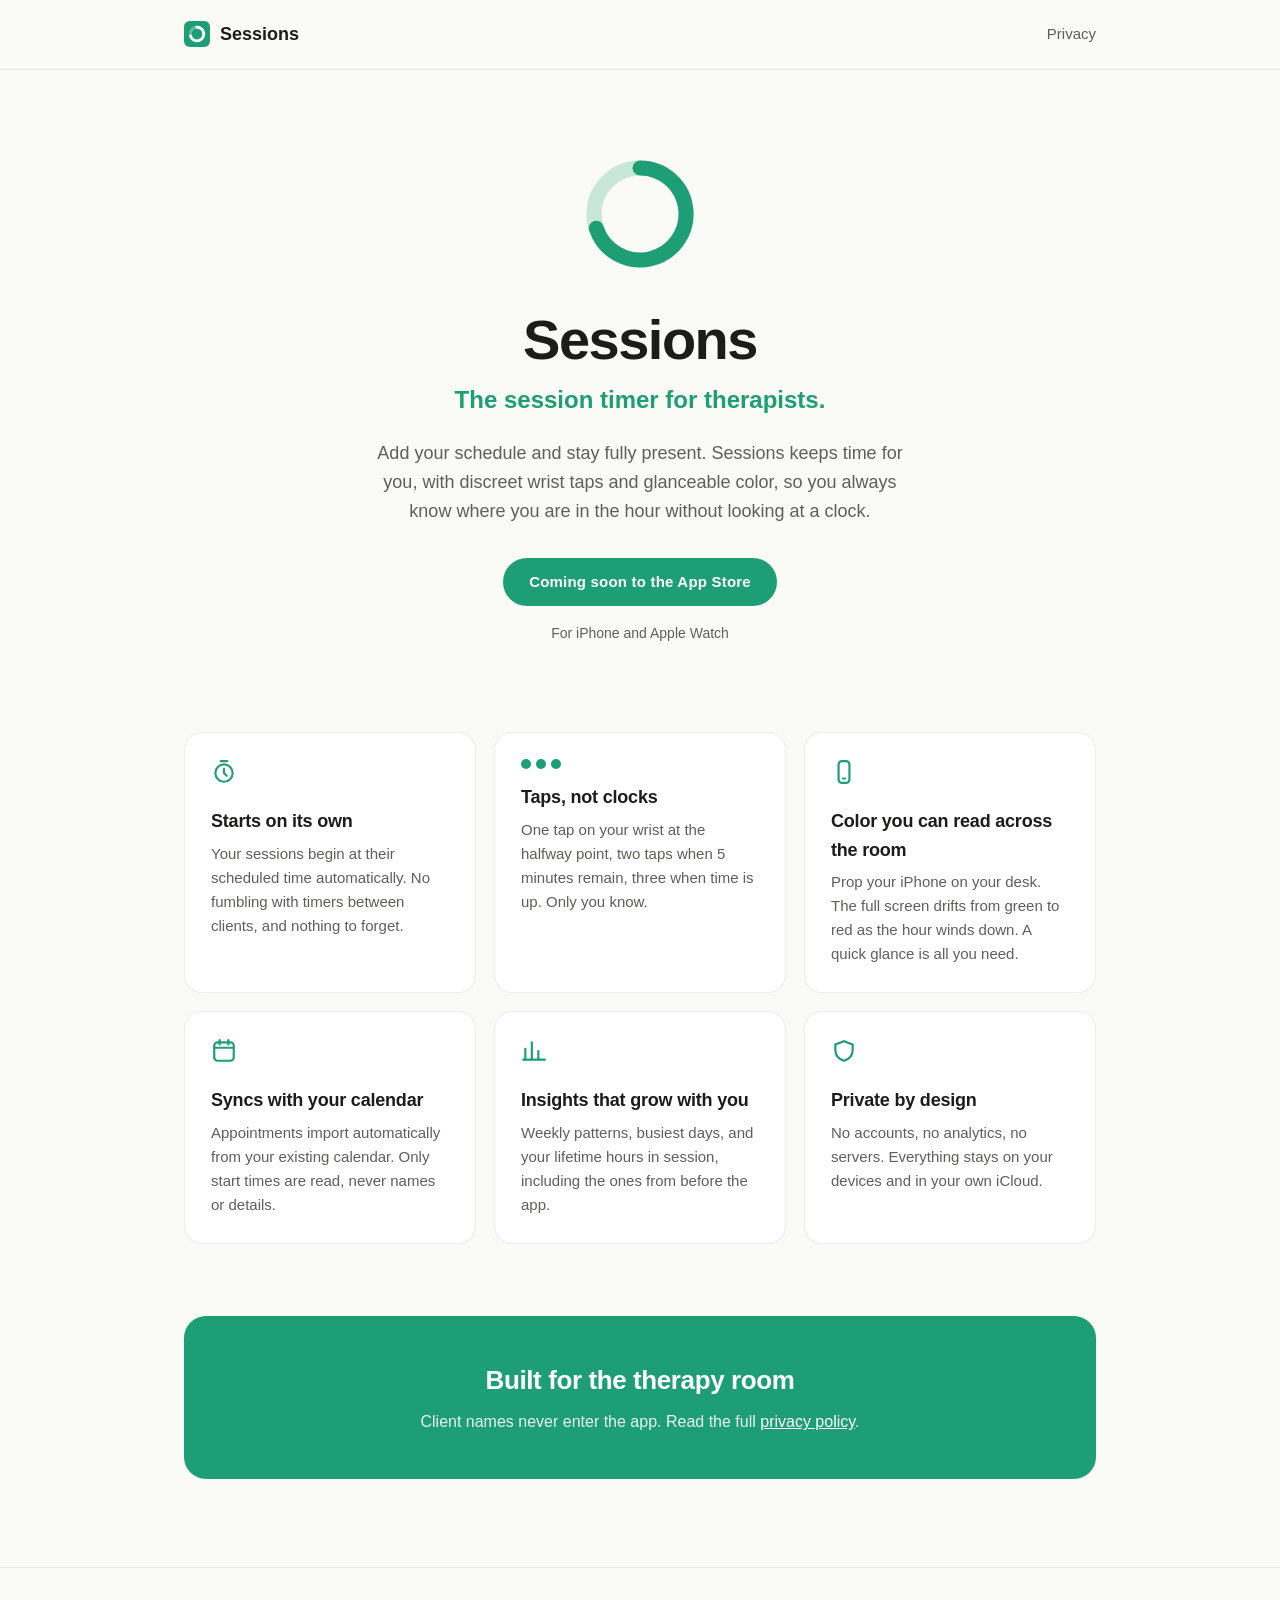
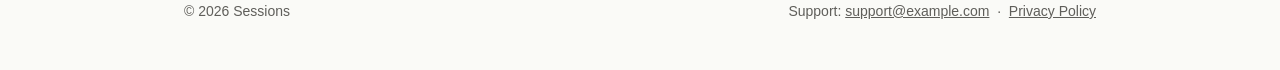
==== index.html @ 0ab7b437 "Sessions website: landing page and privacy policy Co-Authored-By: Claude Fable 5 <noreply@anthropic." ====
<!DOCTYPE html>
<html lang="en">
<head>
  <meta charset="UTF-8">
  <meta name="viewport" content="width=device-width, initial-scale=1.0">
  <title>Sessions: Therapist Timer</title>
  <meta name="description" content="The session timer for therapists. Discreet wrist taps and glanceable color keep you on time and fully present, without ever looking at a clock.">
  <link rel="stylesheet" href="styles.css">
  <link rel="icon" href="data:image/svg+xml,%3Csvg xmlns='http://www.w3.org/2000/svg' viewBox='0 0 100 100'%3E%3Crect width='100' height='100' rx='22' fill='%231d9e75'/%3E%3Ccircle cx='50' cy='50' r='26' fill='none' stroke='%23ffffff' stroke-opacity='0.3' stroke-width='11'/%3E%3Cpath d='M 50 24 A 26 26 0 1 1 25.3 58' fill='none' stroke='%23ffffff' stroke-width='11' stroke-linecap='round'/%3E%3C/svg%3E">
</head>
<body>
  <header>
    <div class="wrap nav">
      <a class="brand" href="index.html">
        <svg width="26" height="26" viewBox="0 0 100 100" aria-hidden="true">
          <rect width="100" height="100" rx="22" fill="#1d9e75"/>
          <circle cx="50" cy="50" r="26" fill="none" stroke="#ffffff" stroke-opacity="0.3" stroke-width="11"/>
          <path d="M 50 24 A 26 26 0 1 1 25.3 58" fill="none" stroke="#ffffff" stroke-width="11" stroke-linecap="round"/>
        </svg>
        Sessions
      </a>
      <a class="link" href="privacy.html">Privacy</a>
    </div>
  </header>

  <main class="wrap">
    <section class="hero">
      <div class="ring">
        <svg width="120" height="120" viewBox="0 0 120 120" aria-hidden="true">
          <circle cx="60" cy="60" r="46" fill="none" stroke="#1d9e75" stroke-opacity="0.22" stroke-width="15"/>
          <path d="M 60 14 A 46 46 0 1 1 16.3 74.2" fill="none" stroke="#1d9e75" stroke-width="15" stroke-linecap="round"/>
        </svg>
      </div>
      <h1>Sessions</h1>
      <p class="tagline">The session timer for therapists.</p>
      <p class="sub">Add your schedule and stay fully present. Sessions keeps time for you, with discreet wrist taps and glanceable color, so you always know where you are in the hour without looking at a clock.</p>
      <div class="badge">Coming soon to the App&nbsp;Store</div>
      <p class="platforms">For iPhone and Apple&nbsp;Watch</p>
    </section>

    <section class="features">
      <div class="feature">
        <div class="icon">
          <svg width="26" height="26" viewBox="0 0 24 24" fill="none" stroke="currentColor" stroke-width="2" stroke-linecap="round" aria-hidden="true">
            <circle cx="12" cy="13" r="8"/><path d="M12 9v4l2.5 2.5"/><path d="M9 2h6"/>
          </svg>
        </div>
        <h3>Starts on its own</h3>
        <p>Your sessions begin at their scheduled time automatically. No fumbling with timers between clients, and nothing to forget.</p>
      </div>

      <div class="feature">
        <div class="dots" aria-hidden="true">
          <span></span><span></span><span></span>
        </div>
        <h3>Taps, not clocks</h3>
        <p>One tap on your wrist at the halfway point, two taps when 5 minutes remain, three when time is up. Only you know.</p>
      </div>

      <div class="feature">
        <div class="icon">
          <svg width="26" height="26" viewBox="0 0 24 24" fill="none" stroke="currentColor" stroke-width="2" stroke-linecap="round" aria-hidden="true">
            <rect x="7" y="2" width="10" height="20" rx="3"/><path d="M11 18h2"/>
          </svg>
        </div>
        <h3>Color you can read across the room</h3>
        <p>Prop your iPhone on your desk. The full screen drifts from green to red as the hour winds down. A quick glance is all you need.</p>
      </div>

      <div class="feature">
        <div class="icon">
          <svg width="26" height="26" viewBox="0 0 24 24" fill="none" stroke="currentColor" stroke-width="2" stroke-linecap="round" aria-hidden="true">
            <rect x="3" y="4" width="18" height="17" rx="3"/><path d="M3 9h18"/><path d="M8 2v4"/><path d="M16 2v4"/>
          </svg>
        </div>
        <h3>Syncs with your calendar</h3>
        <p>Appointments import automatically from your existing calendar. Only start times are read, never names or details.</p>
      </div>

      <div class="feature">
        <div class="icon">
          <svg width="26" height="26" viewBox="0 0 24 24" fill="none" stroke="currentColor" stroke-width="2" stroke-linecap="round" aria-hidden="true">
            <path d="M4 20V10"/><path d="M10 20V4"/><path d="M16 20v-8"/><path d="M22 20H2"/>
          </svg>
        </div>
        <h3>Insights that grow with you</h3>
        <p>Weekly patterns, busiest days, and your lifetime hours in session, including the ones from before the app.</p>
      </div>

      <div class="feature">
        <div class="icon">
          <svg width="26" height="26" viewBox="0 0 24 24" fill="none" stroke="currentColor" stroke-width="2" stroke-linecap="round" aria-hidden="true">
            <path d="M12 3l8 3v5c0 5-3.5 8.5-8 10-4.5-1.5-8-5-8-10V6z"/>
          </svg>
        </div>
        <h3>Private by design</h3>
        <p>No accounts, no analytics, no servers. Everything stays on your devices and in your own iCloud.</p>
      </div>
    </section>

    <section class="strip">
      <h2>Built for the therapy room</h2>
      <p>Client names never enter the app. Read the full <a href="privacy.html">privacy policy</a>.</p>
    </section>
  </main>

  <footer>
    <div class="wrap cols">
      <span>© 2026 Sessions</span>
      <span>
        <!-- TODO: replace with real support address before submission -->
        Support: <a href="mailto:support@example.com">support@example.com</a>
        &nbsp;·&nbsp;
        <a href="privacy.html">Privacy Policy</a>
      </span>
    </div>
  </footer>
</body>
</html>
---- styles.css ----
:root {
  --sage: #1d9e75;
  --sage-deep: #0f6e56;
  --ink: #1c1c1a;
  --ink-soft: #5f5e5a;
  --bg: #fafaf7;
  --card: #ffffff;
  --line: rgba(28, 28, 26, 0.08);
}

@media (prefers-color-scheme: dark) {
  :root {
    --sage: #5dcaa5;
    --sage-deep: #9fe1cb;
    --ink: #f1efe8;
    --ink-soft: #b4b2a9;
    --bg: #101413;
    --card: #1a211e;
    --line: rgba(241, 239, 232, 0.1);
  }
}

* {
  margin: 0;
  padding: 0;
  box-sizing: border-box;
}

body {
  font-family: -apple-system, BlinkMacSystemFont, "SF Pro Text", "Segoe UI", Roboto, sans-serif;
  background: var(--bg);
  color: var(--ink);
  line-height: 1.6;
  -webkit-font-smoothing: antialiased;
}

.wrap {
  max-width: 960px;
  margin: 0 auto;
  padding: 0 24px;
}

/* Header */
header {
  padding: 20px 0;
  border-bottom: 1px solid var(--line);
}

.nav {
  display: flex;
  align-items: center;
  justify-content: space-between;
}

.brand {
  display: flex;
  align-items: center;
  gap: 10px;
  text-decoration: none;
  color: var(--ink);
  font-weight: 600;
  font-size: 18px;
}

.nav a.link {
  color: var(--ink-soft);
  text-decoration: none;
  font-size: 15px;
}

.nav a.link:hover {
  color: var(--sage);
}

/* Hero */
.hero {
  text-align: center;
  padding: 84px 0 64px;
}

.hero .ring {
  margin-bottom: 28px;
}

.hero h1 {
  font-size: 56px;
  letter-spacing: -1.5px;
  line-height: 1.1;
  font-weight: 700;
}

.hero .tagline {
  font-size: 24px;
  color: var(--sage);
  font-weight: 600;
  margin-top: 10px;
}

.hero .sub {
  max-width: 560px;
  margin: 20px auto 0;
  font-size: 18px;
  color: var(--ink-soft);
}

.badge {
  display: inline-block;
  margin-top: 32px;
  padding: 12px 26px;
  border-radius: 999px;
  background: var(--sage);
  color: #ffffff;
  font-weight: 600;
  font-size: 15px;
  letter-spacing: 0.2px;
}

.platforms {
  margin-top: 16px;
  font-size: 14px;
  color: var(--ink-soft);
}

/* Features */
.features {
  display: grid;
  grid-template-columns: repeat(auto-fit, minmax(270px, 1fr));
  gap: 18px;
  padding: 24px 0 72px;
}

.feature {
  background: var(--card);
  border: 1px solid var(--line);
  border-radius: 18px;
  padding: 26px;
}

.feature .dots {
  display: flex;
  gap: 5px;
  margin-bottom: 14px;
}

.feature .dots span {
  width: 10px;
  height: 10px;
  border-radius: 50%;
  background: var(--sage);
  display: inline-block;
}

.feature .icon {
  margin-bottom: 14px;
  color: var(--sage);
}

.feature h3 {
  font-size: 18px;
  font-weight: 650;
  margin-bottom: 6px;
  letter-spacing: -0.2px;
}

.feature p {
  font-size: 15px;
  color: var(--ink-soft);
}

/* Privacy strip */
.strip {
  background: var(--sage);
  border-radius: 22px;
  text-align: center;
  padding: 44px 28px;
  margin-bottom: 88px;
}

.strip h2 {
  color: #ffffff;
  font-size: 26px;
  letter-spacing: -0.4px;
}

.strip p {
  color: rgba(255, 255, 255, 0.9);
  margin-top: 8px;
  font-size: 16px;
}

.strip a {
  color: #ffffff;
}

/* Article (privacy page) */
article {
  max-width: 680px;
  margin: 0 auto;
  padding: 56px 0 80px;
}

article h1 {
  font-size: 36px;
  letter-spacing: -0.8px;
  margin-bottom: 6px;
}

article .updated {
  color: var(--ink-soft);
  font-size: 14px;
  margin-bottom: 36px;
}

article h2 {
  font-size: 21px;
  letter-spacing: -0.3px;
  margin: 34px 0 10px;
}

article p,
article li {
  color: var(--ink-soft);
  font-size: 16px;
}

article ul {
  padding-left: 22px;
  margin-top: 8px;
}

article strong {
  color: var(--ink);
}

/* Footer */
footer {
  border-top: 1px solid var(--line);
  padding: 32px 0 48px;
  font-size: 14px;
  color: var(--ink-soft);
}

footer .cols {
  display: flex;
  justify-content: space-between;
  flex-wrap: wrap;
  gap: 12px;
}

footer a {
  color: var(--ink-soft);
}

footer a:hover {
  color: var(--sage);
}

@media (max-width: 600px) {
  .hero {
    padding: 56px 0 44px;
  }
  .hero h1 {
    font-size: 42px;
  }
  .hero .tagline {
    font-size: 20px;
  }
}
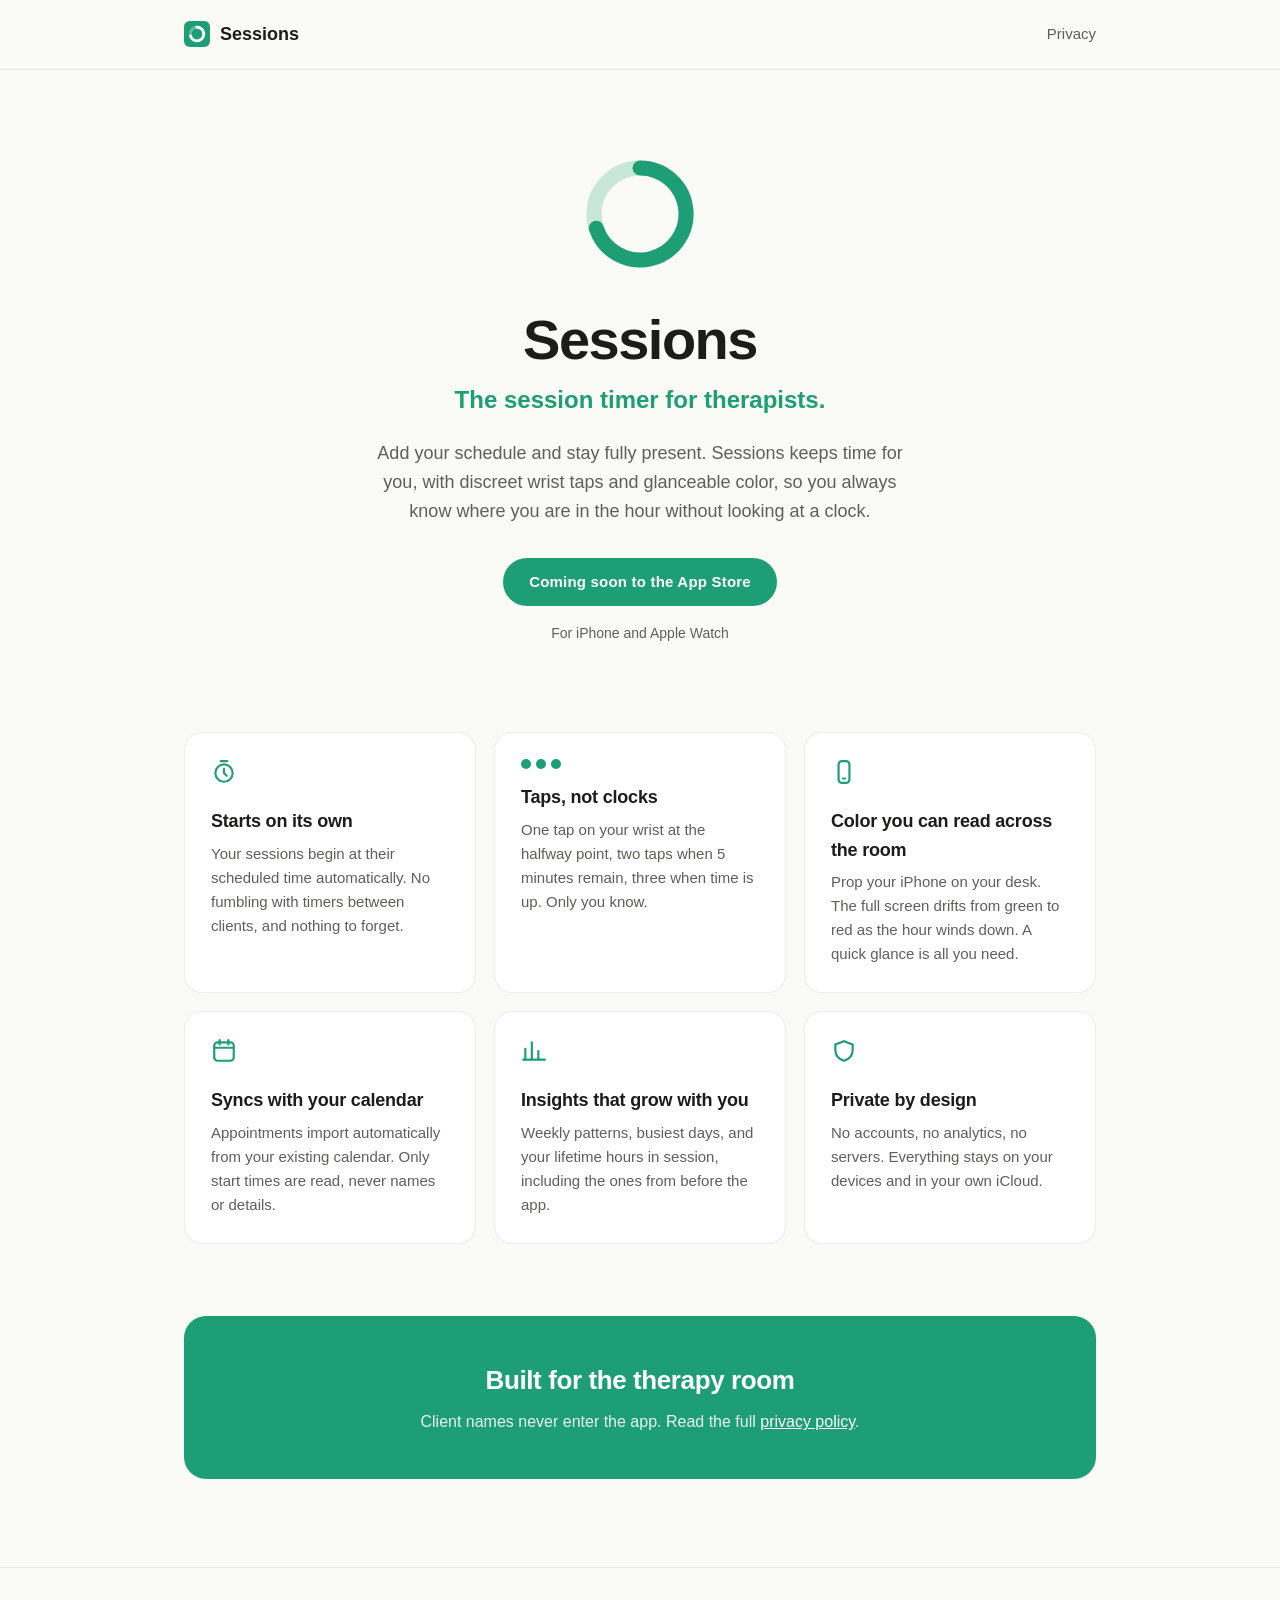
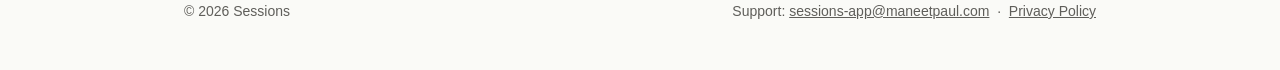
==== commit fab316e3: "Real support email, exclude site from search indexing Co-Authored-By: Claude Fable 5 <noreply@anthro" ====
--- a/index.html
+++ b/index.html
@@ -5,6 +5,7 @@
   <meta name="viewport" content="width=device-width, initial-scale=1.0">
   <title>Sessions: Therapist Timer</title>
   <meta name="description" content="The session timer for therapists. Discreet wrist taps and glanceable color keep you on time and fully present, without ever looking at a clock.">
+  <meta name="robots" content="noindex, nofollow">
   <link rel="stylesheet" href="styles.css">
   <link rel="icon" href="data:image/svg+xml,%3Csvg xmlns='http://www.w3.org/2000/svg' viewBox='0 0 100 100'%3E%3Crect width='100' height='100' rx='22' fill='%231d9e75'/%3E%3Ccircle cx='50' cy='50' r='26' fill='none' stroke='%23ffffff' stroke-opacity='0.3' stroke-width='11'/%3E%3Cpath d='M 50 24 A 26 26 0 1 1 25.3 58' fill='none' stroke='%23ffffff' stroke-width='11' stroke-linecap='round'/%3E%3C/svg%3E">
 </head>
@@ -108,8 +109,7 @@
     <div class="wrap cols">
       <span>© 2026 Sessions</span>
       <span>
-        <!-- TODO: replace with real support address before submission -->
-        Support: <a href="mailto:support@example.com">support@example.com</a>
+          Support: <a href="mailto:sessions-app@maneetpaul.com">sessions-app@maneetpaul.com</a>
         &nbsp;·&nbsp;
         <a href="privacy.html">Privacy Policy</a>
       </span>
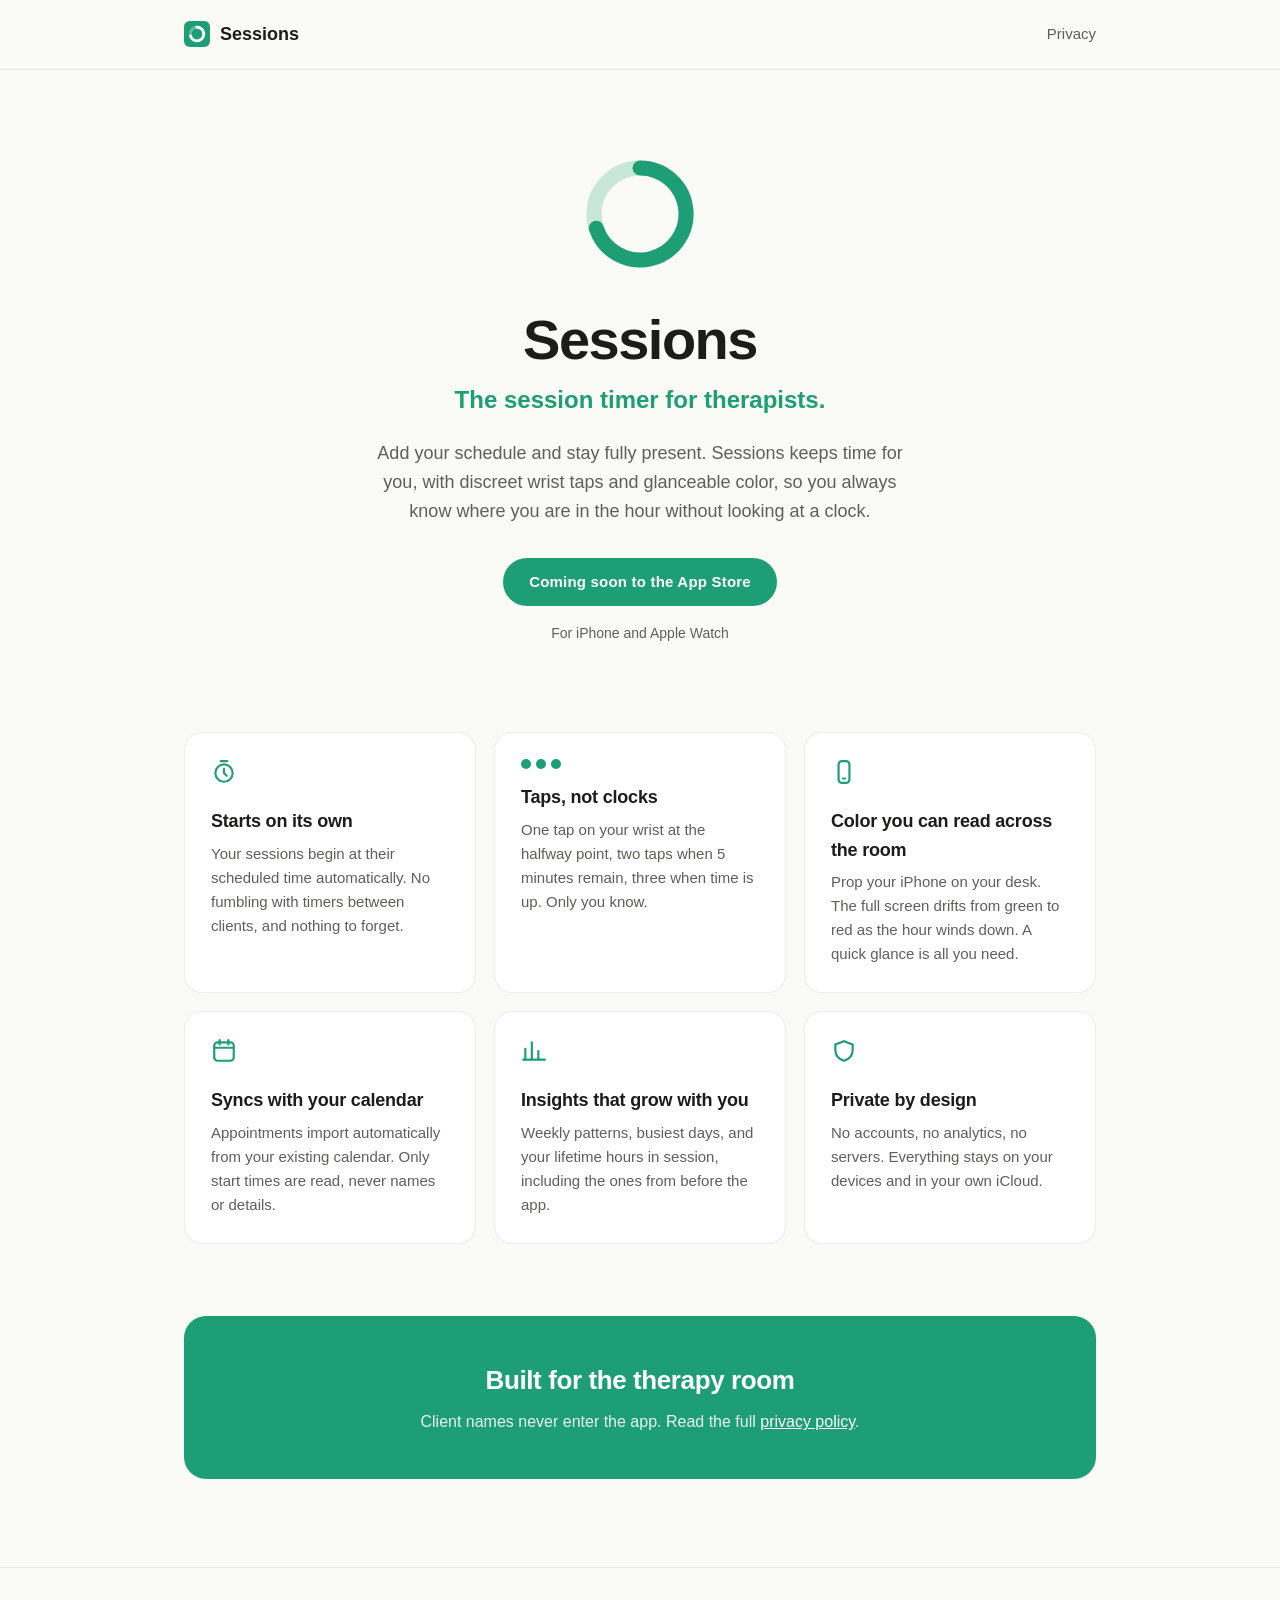
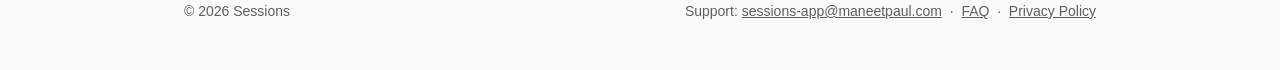
==== commit 1e26c3be: "Add FAQ page, link from footers Co-Authored-By: Claude Fable 5 <noreply@anthropic.com>" ====
--- a/index.html
+++ b/index.html
@@ -111,6 +111,8 @@
       <span>
           Support: <a href="mailto:sessions-app@maneetpaul.com">sessions-app@maneetpaul.com</a>
         &nbsp;·&nbsp;
+        <a href="faq.html">FAQ</a>
+        &nbsp;·&nbsp;
         <a href="privacy.html">Privacy Policy</a>
       </span>
     </div>
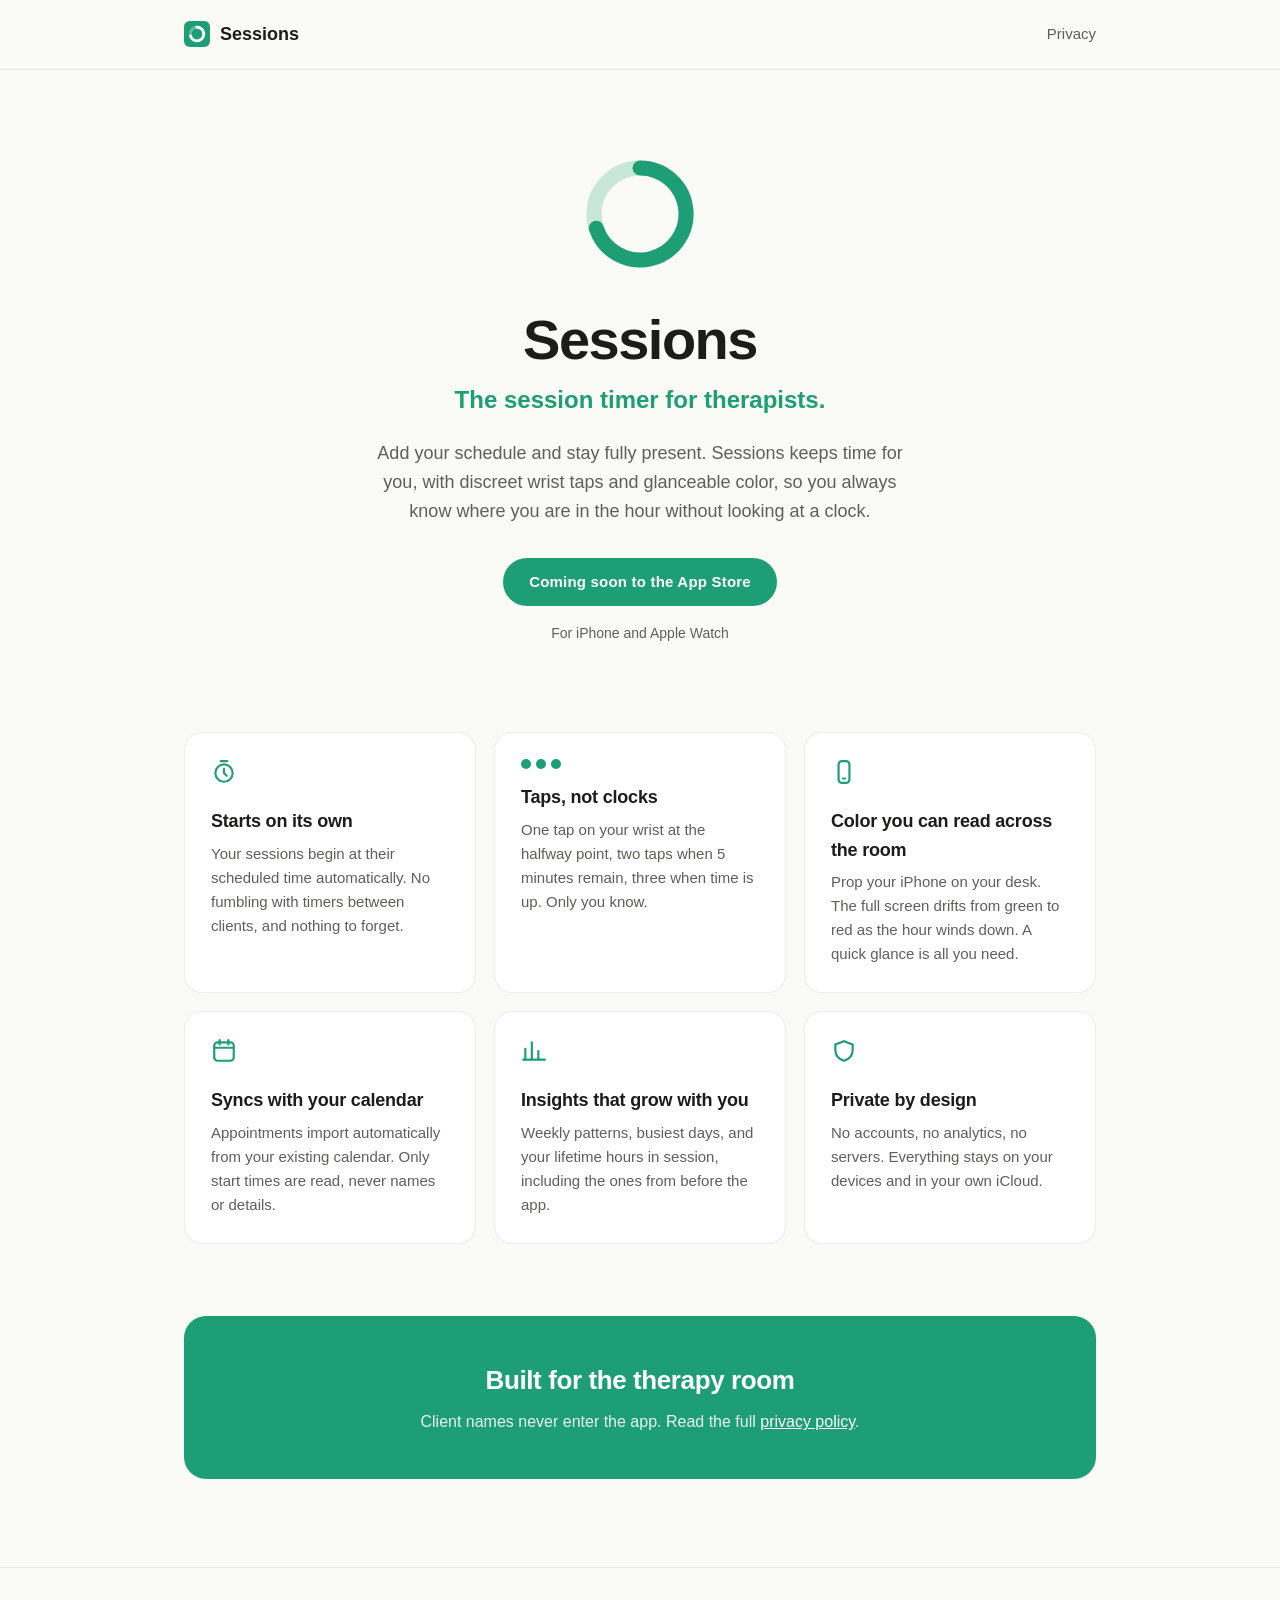
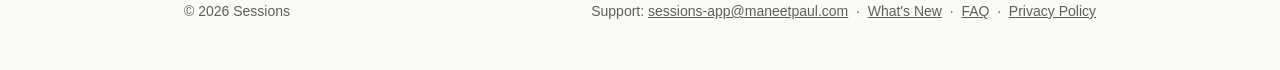
==== commit 4694d008: "Add What's New changelog page, link from footers Co-Authored-By: Claude Fable 5 <noreply@anthropic.c" ====
--- a/index.html
+++ b/index.html
@@ -111,6 +111,8 @@
       <span>
           Support: <a href="mailto:sessions-app@maneetpaul.com">sessions-app@maneetpaul.com</a>
         &nbsp;·&nbsp;
+        <a href="changelog.html">What's New</a>
+        &nbsp;·&nbsp;
         <a href="faq.html">FAQ</a>
         &nbsp;·&nbsp;
         <a href="privacy.html">Privacy Policy</a>
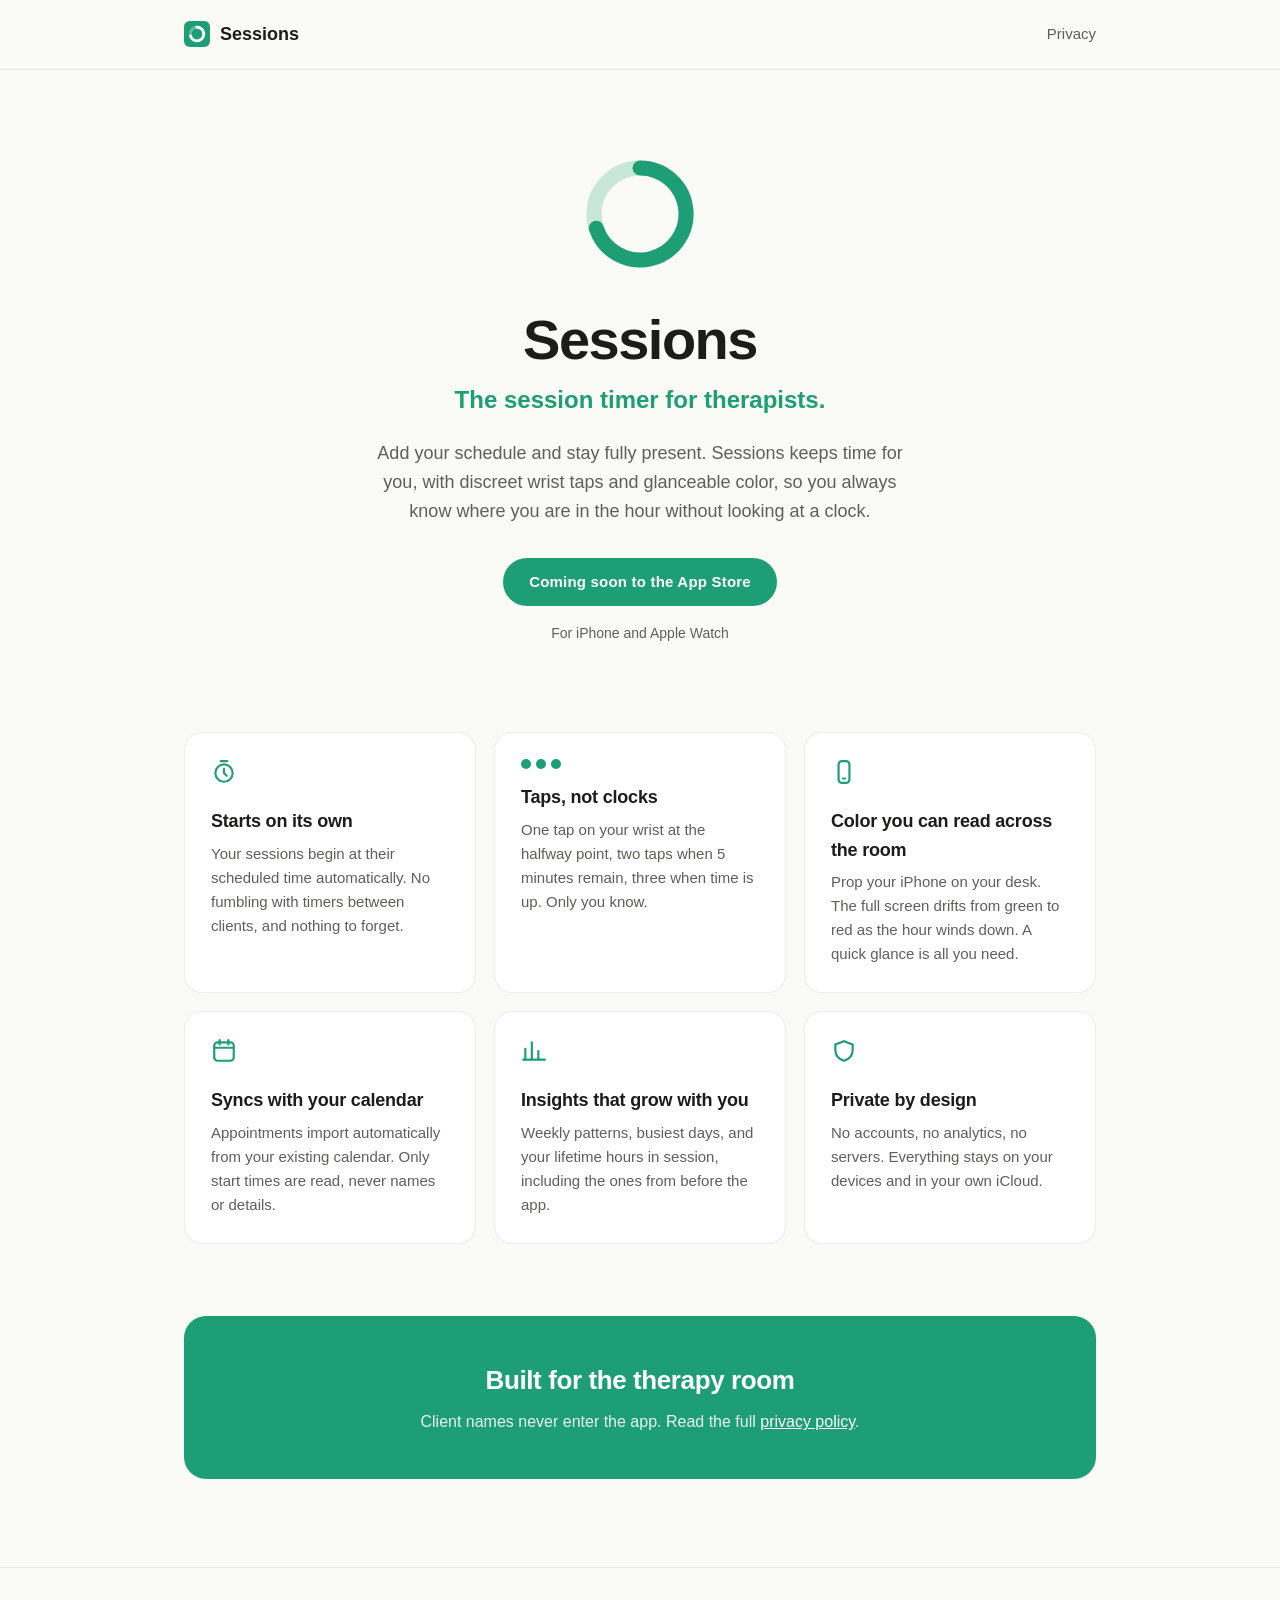
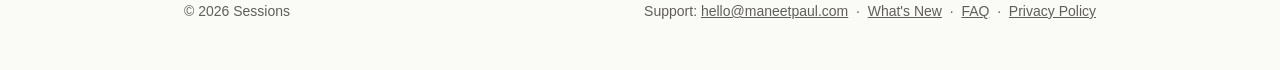
==== commit 805b864a: "Standardize support email to hello@maneetpaul.com Co-Authored-By: Claude Opus 5 <noreply@anthropic.c" ====
--- a/index.html
+++ b/index.html
@@ -109,7 +109,7 @@
     <div class="wrap cols">
       <span>© 2026 Sessions</span>
       <span>
-          Support: <a href="mailto:sessions-app@maneetpaul.com">sessions-app@maneetpaul.com</a>
+          Support: <a href="mailto:hello@maneetpaul.com">hello@maneetpaul.com</a>
         &nbsp;·&nbsp;
         <a href="changelog.html">What's New</a>
         &nbsp;·&nbsp;
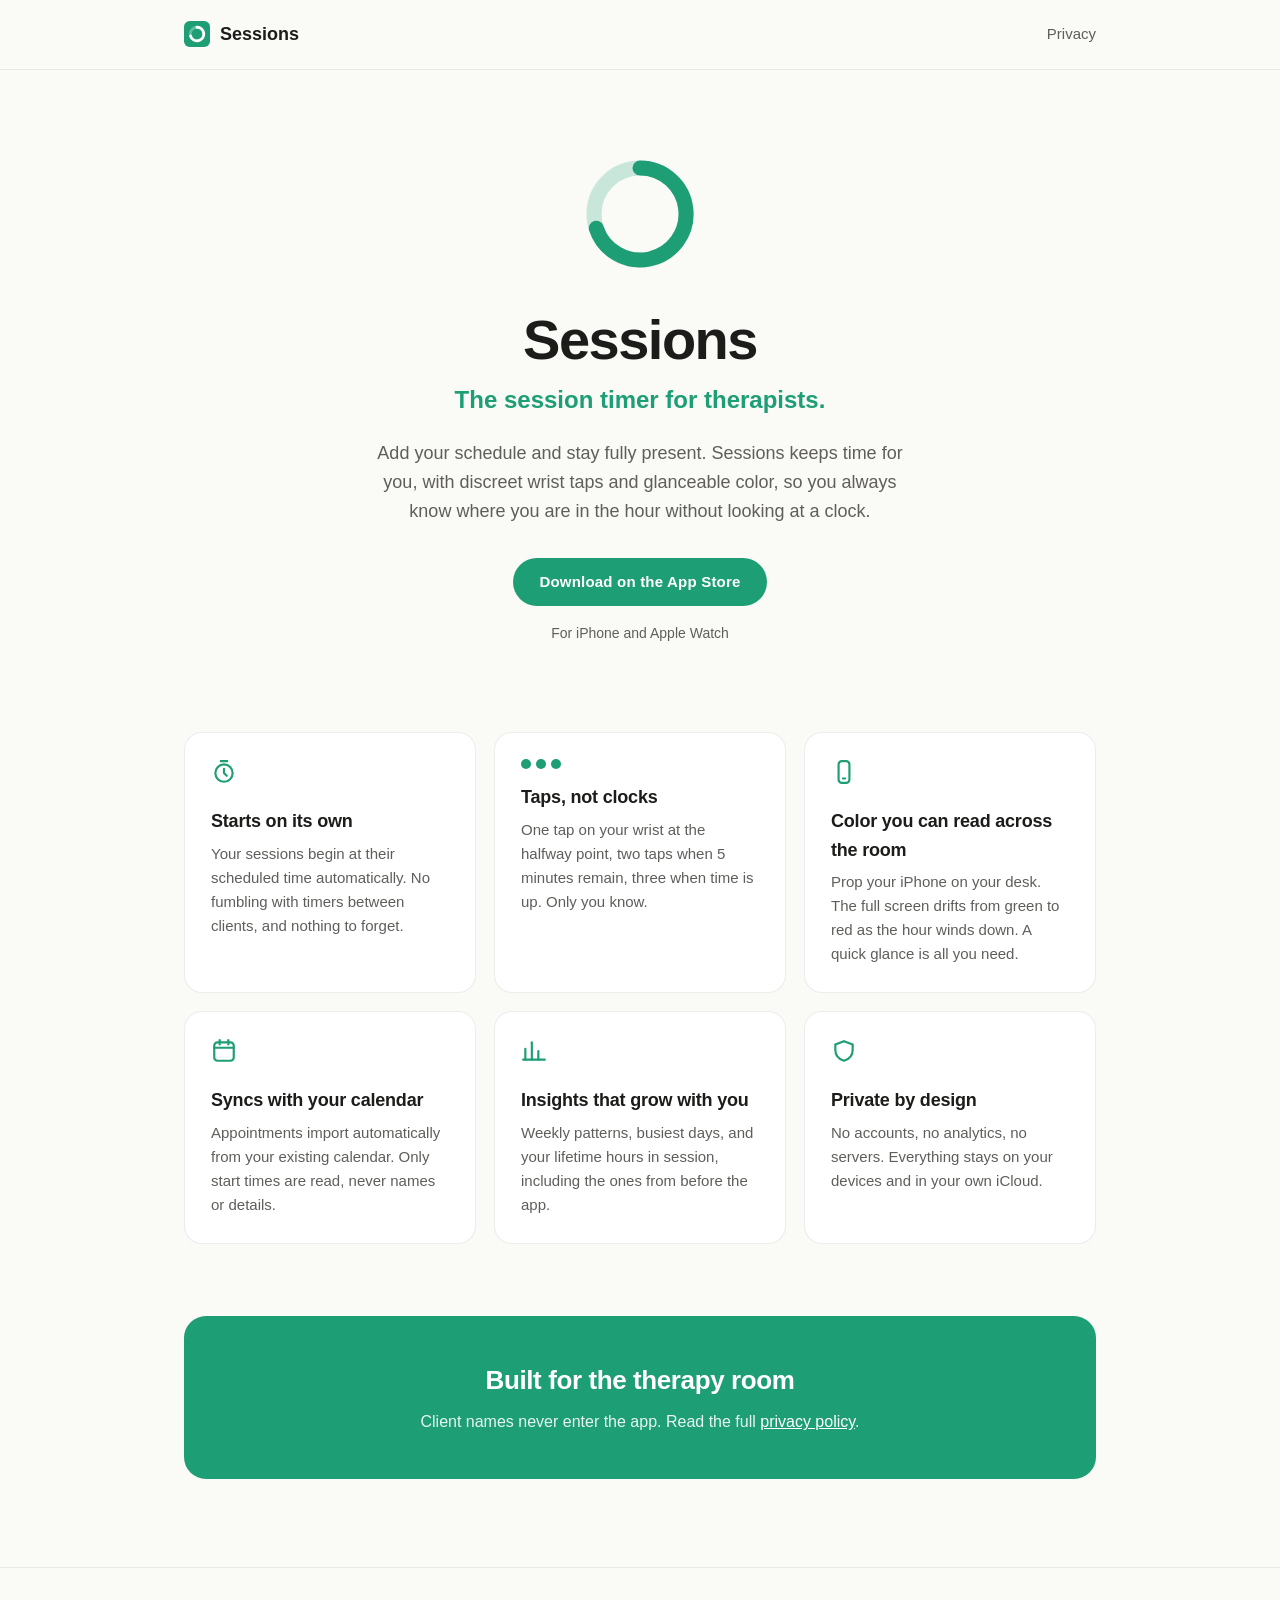
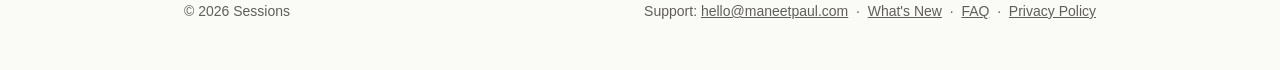
==== commit 0ea6fea2: "Launch: App Store link and 1.0 release notes Replaces the "Coming soon" badge with a download link, " ====
--- a/index.html
+++ b/index.html
@@ -35,7 +35,7 @@
       <h1>Sessions</h1>
       <p class="tagline">The session timer for therapists.</p>
       <p class="sub">Add your schedule and stay fully present. Sessions keeps time for you, with discreet wrist taps and glanceable color, so you always know where you are in the hour without looking at a clock.</p>
-      <div class="badge">Coming soon to the App&nbsp;Store</div>
+      <a class="badge" href="https://apps.apple.com/app/sessions-therapist-timer/id6786839255">Download on the App&nbsp;Store</a>
       <p class="platforms">For iPhone and Apple&nbsp;Watch</p>
     </section>
 
--- a/styles.css
+++ b/styles.css
@@ -113,6 +113,12 @@
   font-weight: 600;
   font-size: 15px;
   letter-spacing: 0.2px;
+  text-decoration: none;
+  transition: opacity 0.15s ease;
+}
+
+.badge:hover {
+  opacity: 0.88;
 }
 
 .platforms {
